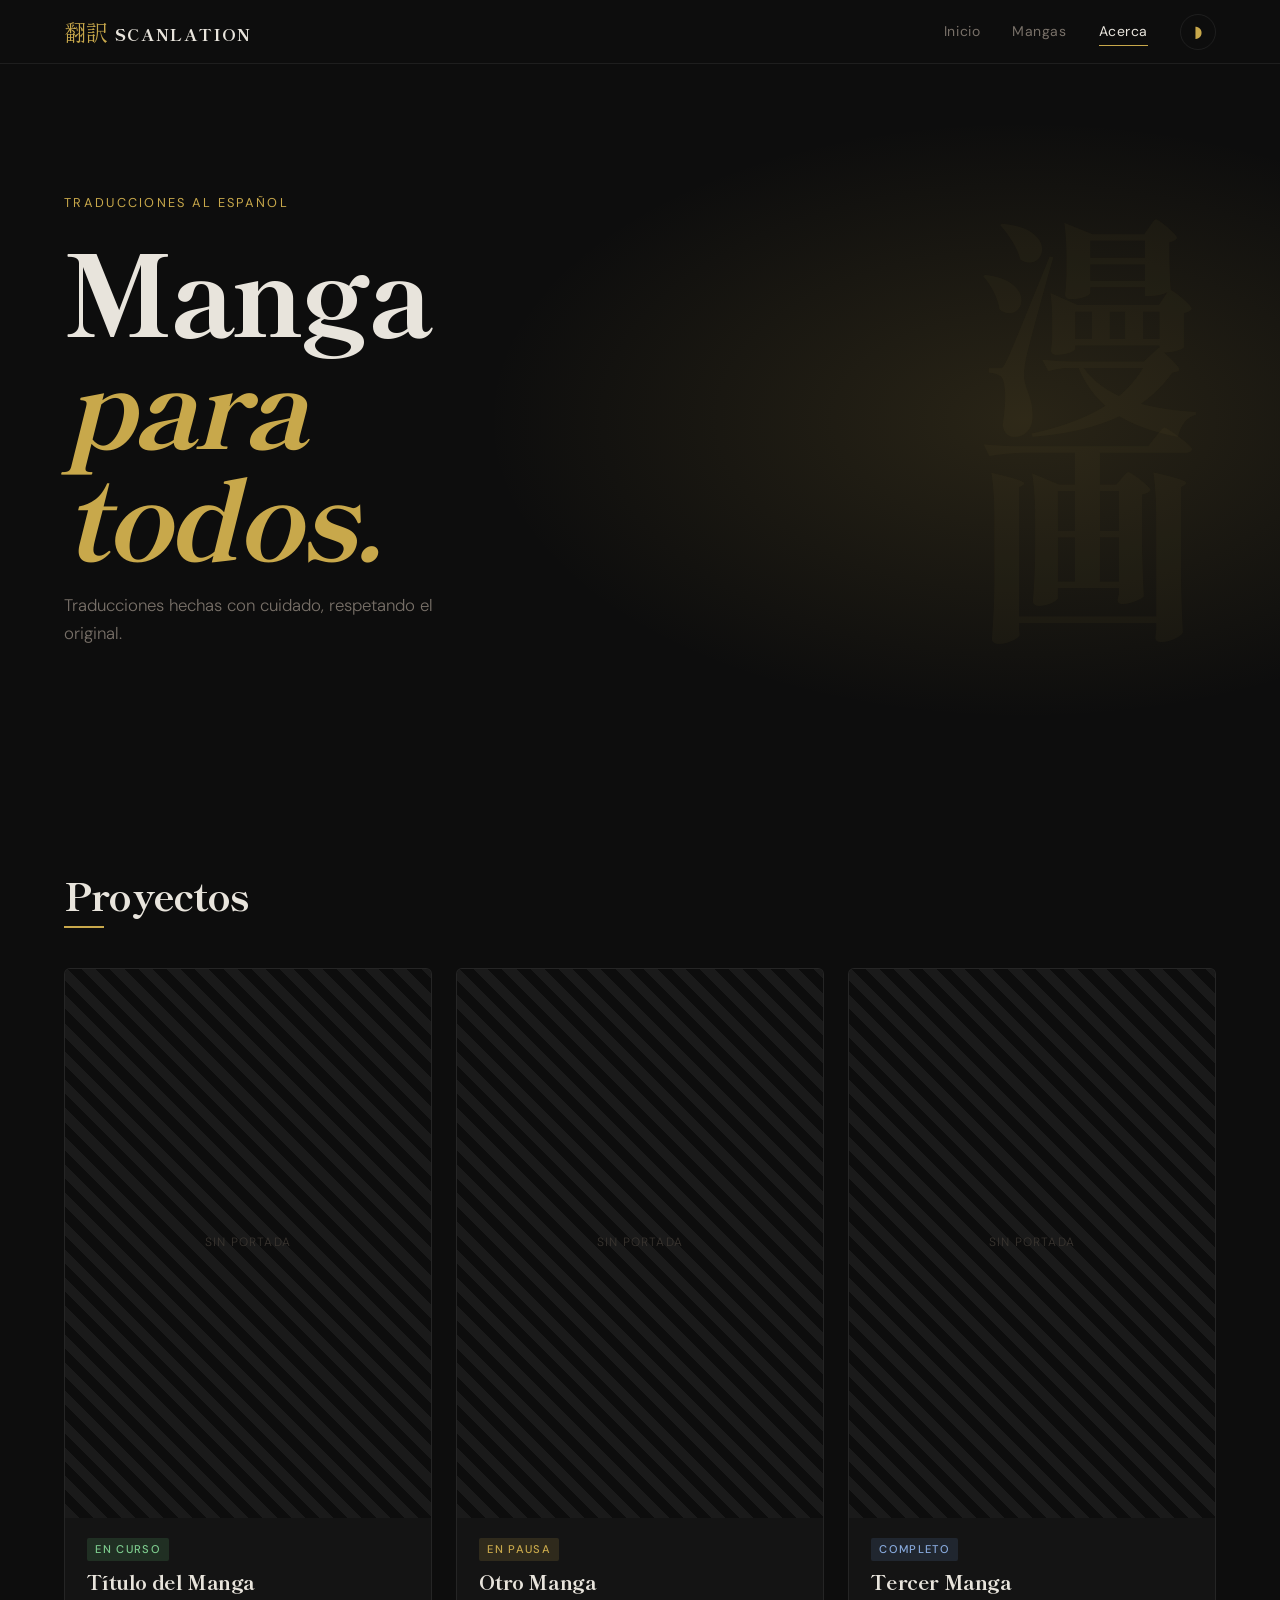
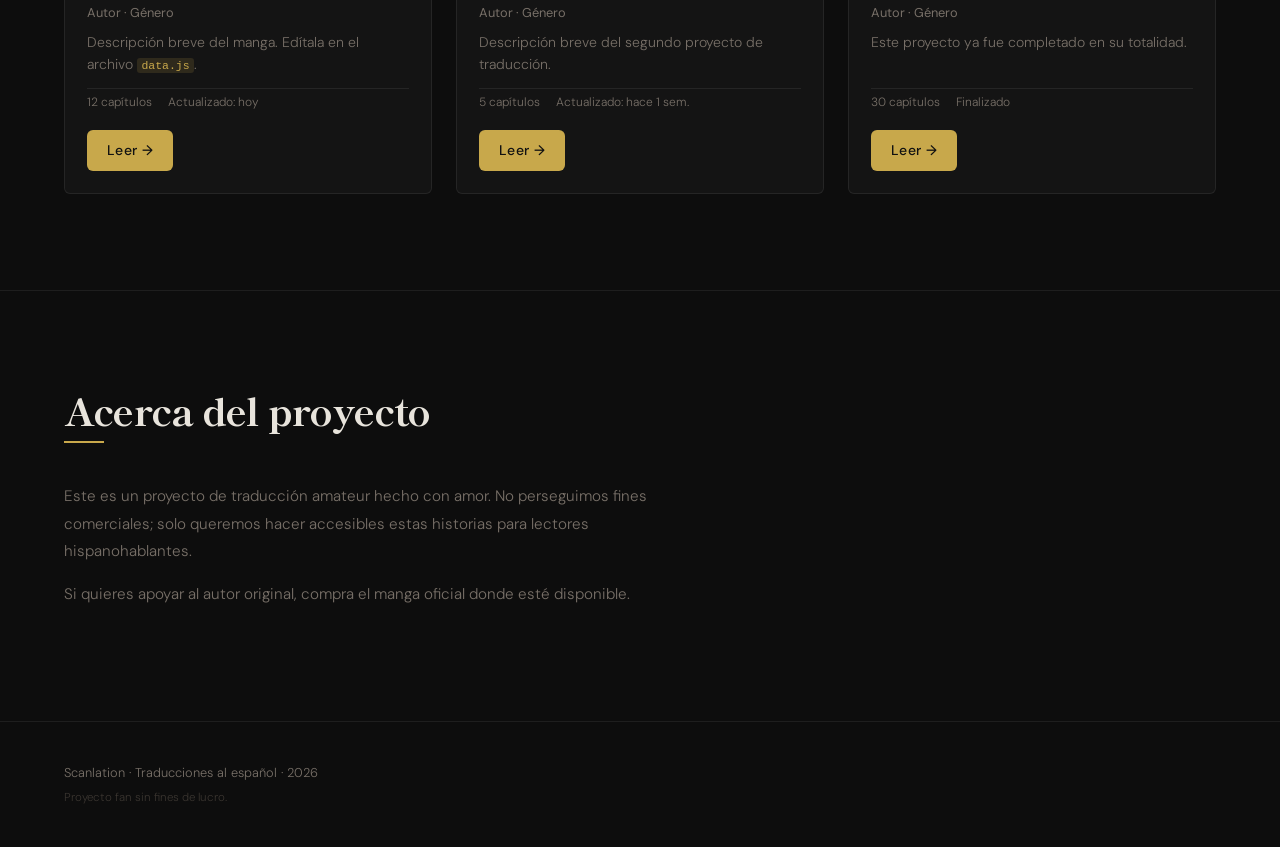
==== index.html @ fa1c3ec1 "initial commit" ====
<!DOCTYPE html>
<html lang="es" data-theme="dark">
<head>
  <meta charset="UTF-8" />
  <meta name="viewport" content="width=device-width, initial-scale=1.0" />
  <title>Scanlation — Traducciones</title>
  <link rel="preconnect" href="https://fonts.googleapis.com" />
  <link rel="preconnect" href="https://fonts.gstatic.com" crossorigin />
  <link href="https://fonts.googleapis.com/css2?family=Shippori+Mincho:wght@400;600;800&family=DM+Sans:wght@300;400;500&display=swap" rel="stylesheet" />
  <link rel="stylesheet" href="style.css" />
</head>
<body>

  <!-- HEADER -->
  <header class="site-header">
    <a href="index.html" class="logo">
      <span class="logo-jp">翻訳</span>
      <span class="logo-text">Scanlation</span>
    </a>
    <nav class="nav-links">
      <a href="index.html" class="nav-link active">Inicio</a>
      <a href="#mangas" class="nav-link">Mangas</a>
      <a href="#about" class="nav-link">Acerca</a>
    </nav>
    <button class="theme-toggle" id="themeToggle" aria-label="Cambiar tema">
      <span class="theme-icon sun">☀</span>
      <span class="theme-icon moon">◗</span>
    </button>
  </header>

  <!-- HERO -->
  <section class="hero">
    <div class="hero-content">
      <p class="hero-eyebrow">Traducciones al español</p>
      <h1 class="hero-title">Manga<br /><em>para todos.</em></h1>
      <p class="hero-sub">Traducciones hechas con cuidado, respetando el original.</p>
    </div>
    <div class="hero-deco" aria-hidden="true">
      <span class="deco-char">漫</span>
      <span class="deco-char">画</span>
    </div>
  </section>

  <!-- MANGA GRID -->
  <main id="mangas" class="manga-section">
    <h2 class="section-title">Proyectos</h2>

    <div class="manga-grid" id="mangaGrid">

      <!-- Card ejemplo 1 -->
      <article class="manga-card">
        <div class="manga-cover placeholder-cover">
          <span class="placeholder-text">Sin portada</span>
        </div>
        <div class="manga-info">
          <span class="manga-status status-active">En curso</span>
          <h3 class="manga-title">Título del Manga</h3>
          <p class="manga-author">Autor · Género</p>
          <p class="manga-desc">Descripción breve del manga. Edítala en el archivo <code>data.js</code>.</p>
          <div class="manga-meta">
            <span>12 capítulos</span>
            <span>Actualizado: hoy</span>
          </div>
          <a href="manga.html" class="btn-primary">Leer →</a>
        </div>
      </article>

      <!-- Card ejemplo 2 -->
      <article class="manga-card">
        <div class="manga-cover placeholder-cover">
          <span class="placeholder-text">Sin portada</span>
        </div>
        <div class="manga-info">
          <span class="manga-status status-hiatus">En pausa</span>
          <h3 class="manga-title">Otro Manga</h3>
          <p class="manga-author">Autor · Género</p>
          <p class="manga-desc">Descripción breve del segundo proyecto de traducción.</p>
          <div class="manga-meta">
            <span>5 capítulos</span>
            <span>Actualizado: hace 1 sem.</span>
          </div>
          <a href="manga.html" class="btn-primary">Leer →</a>
        </div>
      </article>

      <!-- Card ejemplo 3 -->
      <article class="manga-card">
        <div class="manga-cover placeholder-cover">
          <span class="placeholder-text">Sin portada</span>
        </div>
        <div class="manga-info">
          <span class="manga-status status-complete">Completo</span>
          <h3 class="manga-title">Tercer Manga</h3>
          <p class="manga-author">Autor · Género</p>
          <p class="manga-desc">Este proyecto ya fue completado en su totalidad.</p>
          <div class="manga-meta">
            <span>30 capítulos</span>
            <span>Finalizado</span>
          </div>
          <a href="manga.html" class="btn-primary">Leer →</a>
        </div>
      </article>

    </div>
  </main>

  <!-- ABOUT -->
  <section id="about" class="about-section">
    <div class="about-inner">
      <h2 class="section-title">Acerca del proyecto</h2>
      <p>Este es un proyecto de traducción amateur hecho con amor. No perseguimos fines comerciales; solo queremos hacer accesibles estas historias para lectores hispanohablantes.</p>
      <p>Si quieres apoyar al autor original, compra el manga oficial donde esté disponible.</p>
    </div>
  </section>

  <!-- FOOTER -->
  <footer class="site-footer">
    <p>Scanlation · Traducciones al español · <span id="year"></span></p>
    <p class="footer-small">Proyecto fan sin fines de lucro.</p>
  </footer>

  <script src="main.js"></script>
</body>
</html>
---- style.css ----
/* ─── RESET & BASE ─────────────────────────────────────────── */
*, *::before, *::after { box-sizing: border-box; margin: 0; padding: 0; }

/* ─── TOKENS ────────────────────────────────────────────────── */
:root {
  --accent:       #c8a84b;
  --accent-dim:   #a8883a;
  --accent-glow:  rgba(200, 168, 75, 0.15);

  /* dark (default) */
  --bg:           #0d0d0d;
  --bg-card:      #141414;
  --bg-hover:     #1a1a1a;
  --border:       rgba(255,255,255,0.07);
  --text:         #e8e4dc;
  --text-muted:   #787068;
  --text-faint:   #3a3530;
  --deco-color:   rgba(200,168,75,0.04);

  --radius:       6px;
  --transition:   0.22s ease;
}

[data-theme="light"] {
  --bg:           #f5f3ef;
  --bg-card:      #ffffff;
  --bg-hover:     #f0ede8;
  --border:       rgba(0,0,0,0.08);
  --text:         #1a1714;
  --text-muted:   #7a736a;
  --text-faint:   #d8d0c8;
  --deco-color:   rgba(200,168,75,0.06);
}

/* ─── TYPOGRAPHY ────────────────────────────────────────────── */
html { font-size: 16px; scroll-behavior: smooth; }

body {
  font-family: 'DM Sans', sans-serif;
  font-weight: 300;
  background: var(--bg);
  color: var(--text);
  line-height: 1.65;
  transition: background var(--transition), color var(--transition);
  min-height: 100vh;
}

h1, h2, h3 {
  font-family: 'Shippori Mincho', serif;
  font-weight: 800;
  line-height: 1.15;
}

code {
  font-size: 0.82em;
  background: var(--accent-glow);
  color: var(--accent);
  padding: 0.1em 0.35em;
  border-radius: 3px;
}

/* ─── HEADER ────────────────────────────────────────────────── */
.site-header {
  position: sticky;
  top: 0;
  z-index: 100;
  display: flex;
  align-items: center;
  gap: 2rem;
  padding: 0 clamp(1.5rem, 5vw, 4rem);
  height: 64px;
  background: var(--bg);
  border-bottom: 1px solid var(--border);
  transition: background var(--transition), border-color var(--transition);
}

.logo {
  display: flex;
  align-items: baseline;
  gap: 0.5rem;
  text-decoration: none;
  color: var(--text);
}

.logo-jp {
  font-family: 'Shippori Mincho', serif;
  font-size: 1.4rem;
  color: var(--accent);
  letter-spacing: -0.02em;
}

.logo-text {
  font-family: 'Shippori Mincho', serif;
  font-weight: 800;
  font-size: 1.05rem;
  letter-spacing: 0.08em;
  text-transform: uppercase;
}

.nav-links {
  display: flex;
  gap: 2rem;
  margin-left: auto;
}

.nav-link {
  text-decoration: none;
  color: var(--text-muted);
  font-size: 0.875rem;
  font-weight: 400;
  letter-spacing: 0.04em;
  transition: color var(--transition);
  position: relative;
}

.nav-link::after {
  content: '';
  position: absolute;
  bottom: -3px;
  left: 0;
  width: 0;
  height: 1px;
  background: var(--accent);
  transition: width var(--transition);
}

.nav-link:hover,
.nav-link.active {
  color: var(--text);
}

.nav-link:hover::after,
.nav-link.active::after {
  width: 100%;
}

/* ─── THEME TOGGLE ──────────────────────────────────────────── */
.theme-toggle {
  width: 36px;
  height: 36px;
  border-radius: 50%;
  border: 1px solid var(--border);
  background: transparent;
  cursor: pointer;
  display: grid;
  place-items: center;
  transition: border-color var(--transition), background var(--transition);
  flex-shrink: 0;
}

.theme-toggle:hover {
  background: var(--bg-hover);
  border-color: var(--accent);
}

.theme-icon {
  position: absolute;
  font-size: 1rem;
  line-height: 1;
  transition: opacity 0.2s, transform 0.2s;
  color: var(--accent);
}

[data-theme="dark"] .sun  { opacity: 0; transform: scale(0.5); }
[data-theme="dark"] .moon { opacity: 1; transform: scale(1); }
[data-theme="light"] .sun  { opacity: 1; transform: scale(1); }
[data-theme="light"] .moon { opacity: 0; transform: scale(0.5); }

/* ─── HERO ──────────────────────────────────────────────────── */
.hero {
  position: relative;
  overflow: hidden;
  min-height: 50vh;
  display: flex;
  align-items: center;
  padding: clamp(4rem, 10vw, 8rem) clamp(1.5rem, 5vw, 4rem);
}

.hero::before {
  content: '';
  position: absolute;
  inset: 0;
  background: radial-gradient(ellipse 60% 60% at 80% 50%, var(--accent-glow), transparent 70%);
  pointer-events: none;
}

.hero-content {
  position: relative;
  z-index: 1;
  max-width: 560px;
}

.hero-eyebrow {
  font-size: 0.8rem;
  letter-spacing: 0.18em;
  text-transform: uppercase;
  color: var(--accent);
  margin-bottom: 1.2rem;
  font-weight: 400;
}

.hero-title {
  font-size: clamp(3.5rem, 9vw, 7rem);
  line-height: 1;
  margin-bottom: 1.5rem;
  letter-spacing: -0.03em;
}

.hero-title em {
  font-style: italic;
  color: var(--accent);
}

.hero-sub {
  font-size: 1.05rem;
  color: var(--text-muted);
  max-width: 380px;
  font-weight: 300;
}

/* decorative kanji */
.hero-deco {
  position: absolute;
  right: clamp(1rem, 6vw, 5rem);
  top: 50%;
  transform: translateY(-50%);
  display: flex;
  flex-direction: column;
  gap: 0;
  line-height: 1;
  pointer-events: none;
  user-select: none;
}

.deco-char {
  font-family: 'Shippori Mincho', serif;
  font-size: clamp(6rem, 18vw, 16rem);
  font-weight: 800;
  color: var(--deco-color);
  transition: color var(--transition);
  display: block;
  line-height: 0.9;
}

/* ─── SECTION TITLE ─────────────────────────────────────────── */
.section-title {
  font-size: clamp(1.6rem, 4vw, 2.4rem);
  margin-bottom: 2.5rem;
  letter-spacing: -0.02em;
  position: relative;
  padding-bottom: 0.75rem;
}

.section-title::after {
  content: '';
  position: absolute;
  bottom: 0;
  left: 0;
  width: 2.5rem;
  height: 2px;
  background: var(--accent);
}

/* ─── MANGA SECTION ─────────────────────────────────────────── */
.manga-section {
  padding: clamp(3rem, 8vw, 6rem) clamp(1.5rem, 5vw, 4rem);
}

.manga-grid {
  display: grid;
  grid-template-columns: repeat(auto-fill, minmax(300px, 1fr));
  gap: 1.5rem;
}

/* ─── MANGA CARD ─────────────────────────────────────────────── */
.manga-card {
  background: var(--bg-card);
  border: 1px solid var(--border);
  border-radius: var(--radius);
  overflow: hidden;
  display: flex;
  flex-direction: column;
  transition: border-color var(--transition), transform var(--transition), box-shadow var(--transition);
}

.manga-card:hover {
  border-color: var(--accent-dim);
  transform: translateY(-3px);
  box-shadow: 0 12px 32px rgba(0,0,0,0.35);
}

/* Cover */
.manga-cover {
  width: 100%;
  aspect-ratio: 2/3;
  overflow: hidden;
  background: var(--bg-hover);
}

.manga-cover img {
  width: 100%;
  height: 100%;
  object-fit: cover;
  display: block;
  transition: transform 0.4s ease;
}

.manga-card:hover .manga-cover img {
  transform: scale(1.04);
}

.placeholder-cover {
  display: grid;
  place-items: center;
  aspect-ratio: 2/3;
  background: repeating-linear-gradient(
    45deg,
    var(--bg-hover),
    var(--bg-hover) 10px,
    var(--bg) 10px,
    var(--bg) 20px
  );
}

.placeholder-text {
  font-size: 0.75rem;
  letter-spacing: 0.1em;
  color: var(--text-faint);
  text-transform: uppercase;
}

/* Info */
.manga-info {
  padding: 1.25rem 1.4rem 1.4rem;
  display: flex;
  flex-direction: column;
  gap: 0.55rem;
  flex: 1;
}

.manga-status {
  font-size: 0.7rem;
  font-weight: 500;
  letter-spacing: 0.12em;
  text-transform: uppercase;
  padding: 0.2em 0.7em;
  border-radius: 2px;
  align-self: flex-start;
}

.status-active   { background: rgba(100, 200, 120, 0.15); color: #7dcc8e; }
.status-hiatus   { background: rgba(200, 168, 75, 0.15);  color: var(--accent); }
.status-complete { background: rgba(100, 140, 200, 0.15); color: #88aadd; }

.manga-title {
  font-size: 1.25rem;
  font-weight: 800;
  letter-spacing: -0.02em;
  line-height: 1.2;
}

.manga-author {
  font-size: 0.8rem;
  color: var(--text-muted);
  font-weight: 400;
}

.manga-desc {
  font-size: 0.875rem;
  color: var(--text-muted);
  line-height: 1.55;
  flex: 1;
}

.manga-meta {
  display: flex;
  gap: 1rem;
  font-size: 0.75rem;
  color: var(--text-muted);
  padding-top: 0.25rem;
  border-top: 1px solid var(--border);
  margin-top: 0.25rem;
}

/* ─── BUTTON ─────────────────────────────────────────────────── */
.btn-primary {
  display: inline-block;
  margin-top: 0.5rem;
  padding: 0.55rem 1.2rem;
  background: var(--accent);
  color: #111;
  text-decoration: none;
  font-weight: 500;
  font-size: 0.875rem;
  letter-spacing: 0.04em;
  border-radius: var(--radius);
  border: none;
  cursor: pointer;
  align-self: flex-start;
  transition: background var(--transition), transform var(--transition);
}

.btn-primary:hover {
  background: #d4b05a;
  transform: translateX(2px);
}

.btn-primary:active {
  transform: translateX(0);
}

/* ─── ABOUT ──────────────────────────────────────────────────── */
.about-section {
  padding: clamp(3rem, 8vw, 6rem) clamp(1.5rem, 5vw, 4rem);
  border-top: 1px solid var(--border);
}

.about-inner {
  max-width: 640px;
}

.about-inner p {
  color: var(--text-muted);
  line-height: 1.8;
  margin-bottom: 1rem;
  font-size: 0.95rem;
}

/* ─── FOOTER ─────────────────────────────────────────────────── */
.site-footer {
  padding: 2.5rem clamp(1.5rem, 5vw, 4rem);
  border-top: 1px solid var(--border);
  font-size: 0.8rem;
  color: var(--text-muted);
  display: flex;
  flex-direction: column;
  gap: 0.3rem;
}

.footer-small {
  color: var(--text-faint);
  font-size: 0.72rem;
}

/* ─── RESPONSIVE ─────────────────────────────────────────────── */
@media (max-width: 640px) {
  .nav-links { display: none; }
  .hero-deco { display: none; }
  .manga-grid { grid-template-columns: 1fr; }
}

/* ─── ANIMATIONS ─────────────────────────────────────────────── */
@keyframes fadeUp {
  from { opacity: 0; transform: translateY(20px); }
  to   { opacity: 1; transform: translateY(0); }
}

.hero-content  { animation: fadeUp 0.6s ease both; }
.section-title { animation: fadeUp 0.5s ease both 0.1s; }
.manga-card    { animation: fadeUp 0.5s ease both; }
.manga-card:nth-child(2) { animation-delay: 0.1s; }
.manga-card:nth-child(3) { animation-delay: 0.2s; }
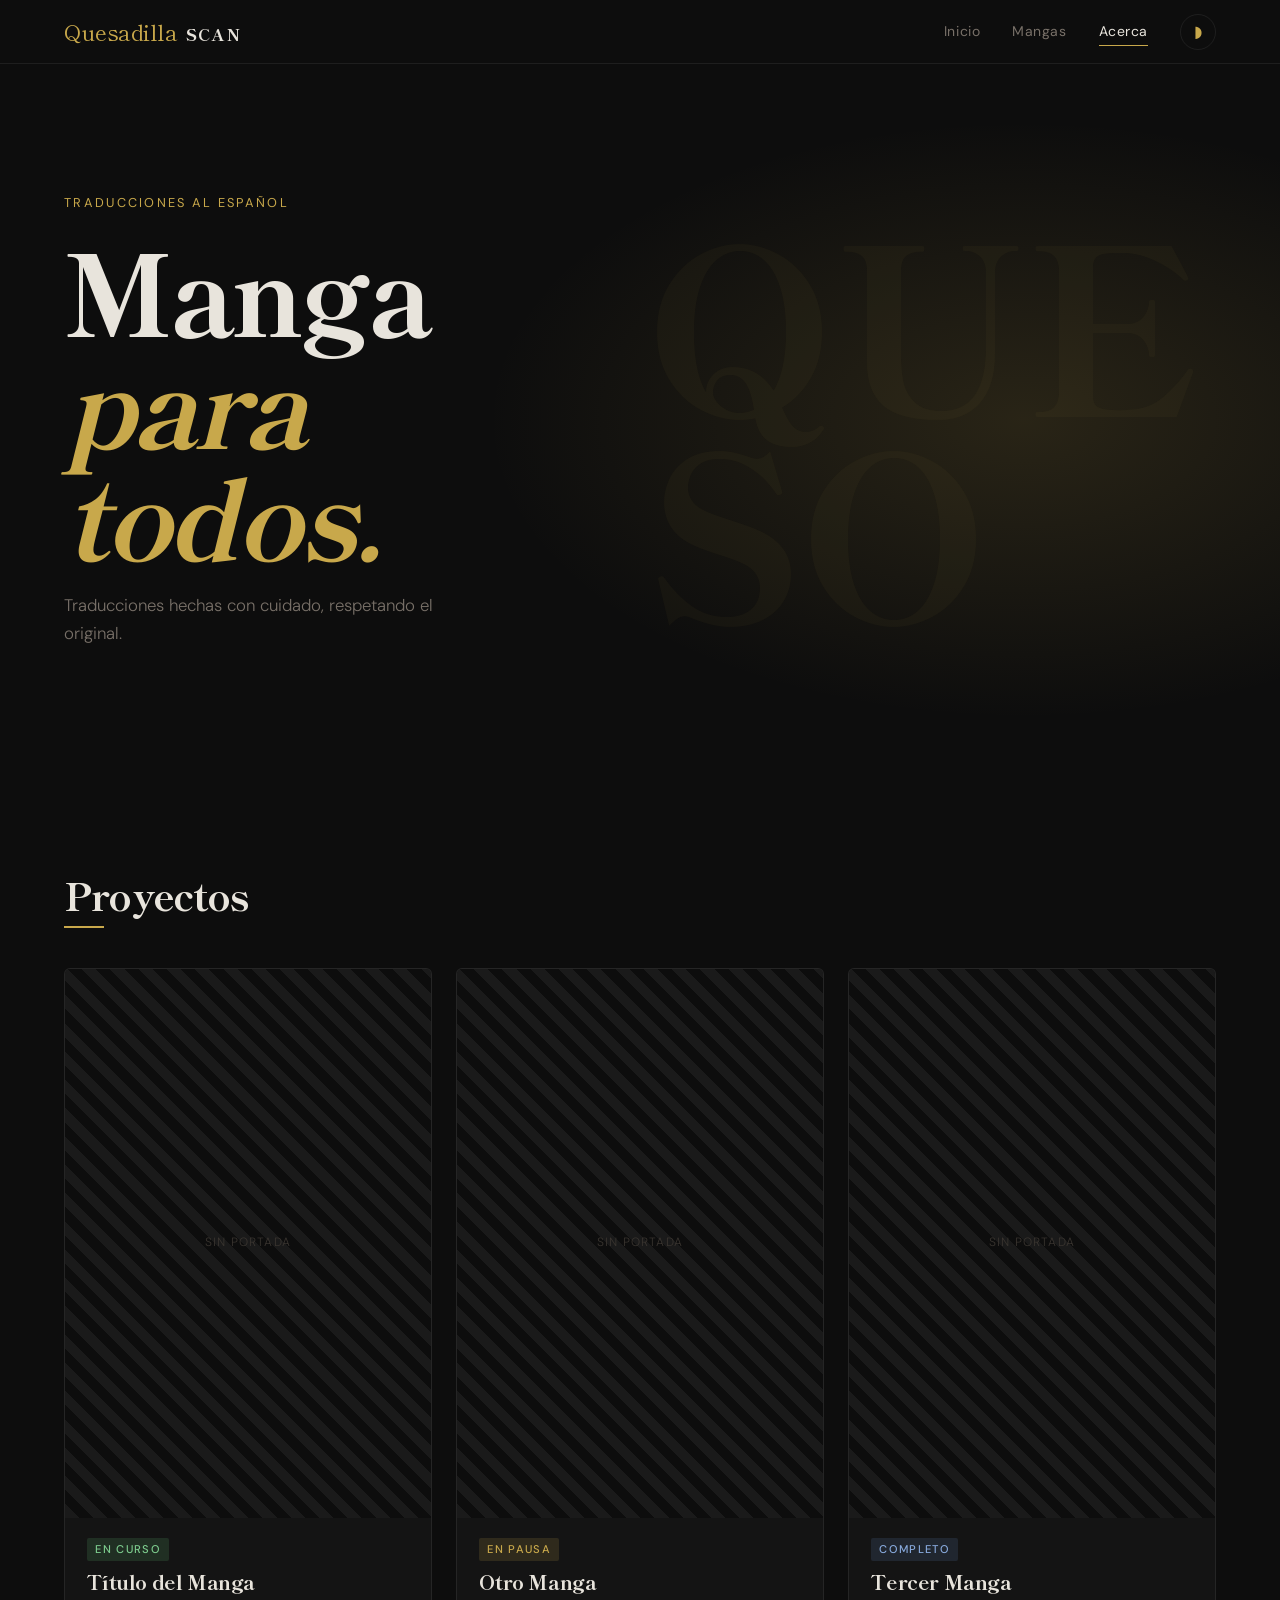
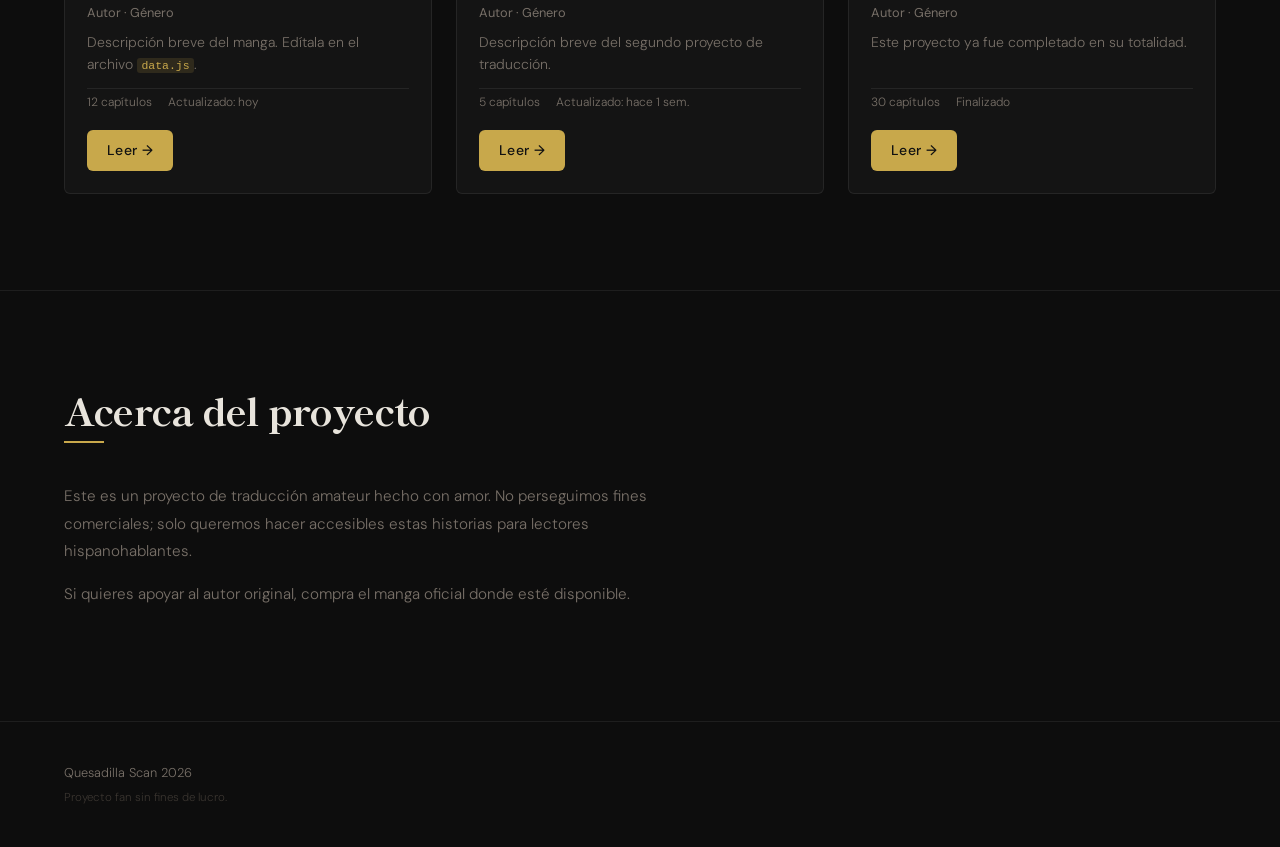
==== commit fa011d21: "algo" ====
--- a/index.html
+++ b/index.html
@@ -3,7 +3,7 @@
 <head>
   <meta charset="UTF-8" />
   <meta name="viewport" content="width=device-width, initial-scale=1.0" />
-  <title>Scanlation — Traducciones</title>
+  <title>Quesadilla Scan</title>
   <link rel="preconnect" href="https://fonts.googleapis.com" />
   <link rel="preconnect" href="https://fonts.gstatic.com" crossorigin />
   <link href="https://fonts.googleapis.com/css2?family=Shippori+Mincho:wght@400;600;800&family=DM+Sans:wght@300;400;500&display=swap" rel="stylesheet" />
@@ -14,8 +14,8 @@
   <!-- HEADER -->
   <header class="site-header">
     <a href="index.html" class="logo">
-      <span class="logo-jp">翻訳</span>
-      <span class="logo-text">Scanlation</span>
+      <span class="logo-jp">Quesadilla </span>
+      <span class="logo-text">Scan</span>
     </a>
     <nav class="nav-links">
       <a href="index.html" class="nav-link active">Inicio</a>
@@ -36,8 +36,8 @@
       <p class="hero-sub">Traducciones hechas con cuidado, respetando el original.</p>
     </div>
     <div class="hero-deco" aria-hidden="true">
-      <span class="deco-char">漫</span>
-      <span class="deco-char">画</span>
+      <span class="deco-char">QUE</span>
+      <span class="deco-char">SO</span>
     </div>
   </section>
 
@@ -115,7 +115,7 @@
 
   <!-- FOOTER -->
   <footer class="site-footer">
-    <p>Scanlation · Traducciones al español · <span id="year"></span></p>
+    <p>Quesadilla Scan <span id="year"></span></p>
     <p class="footer-small">Proyecto fan sin fines de lucro.</p>
   </footer>
 
